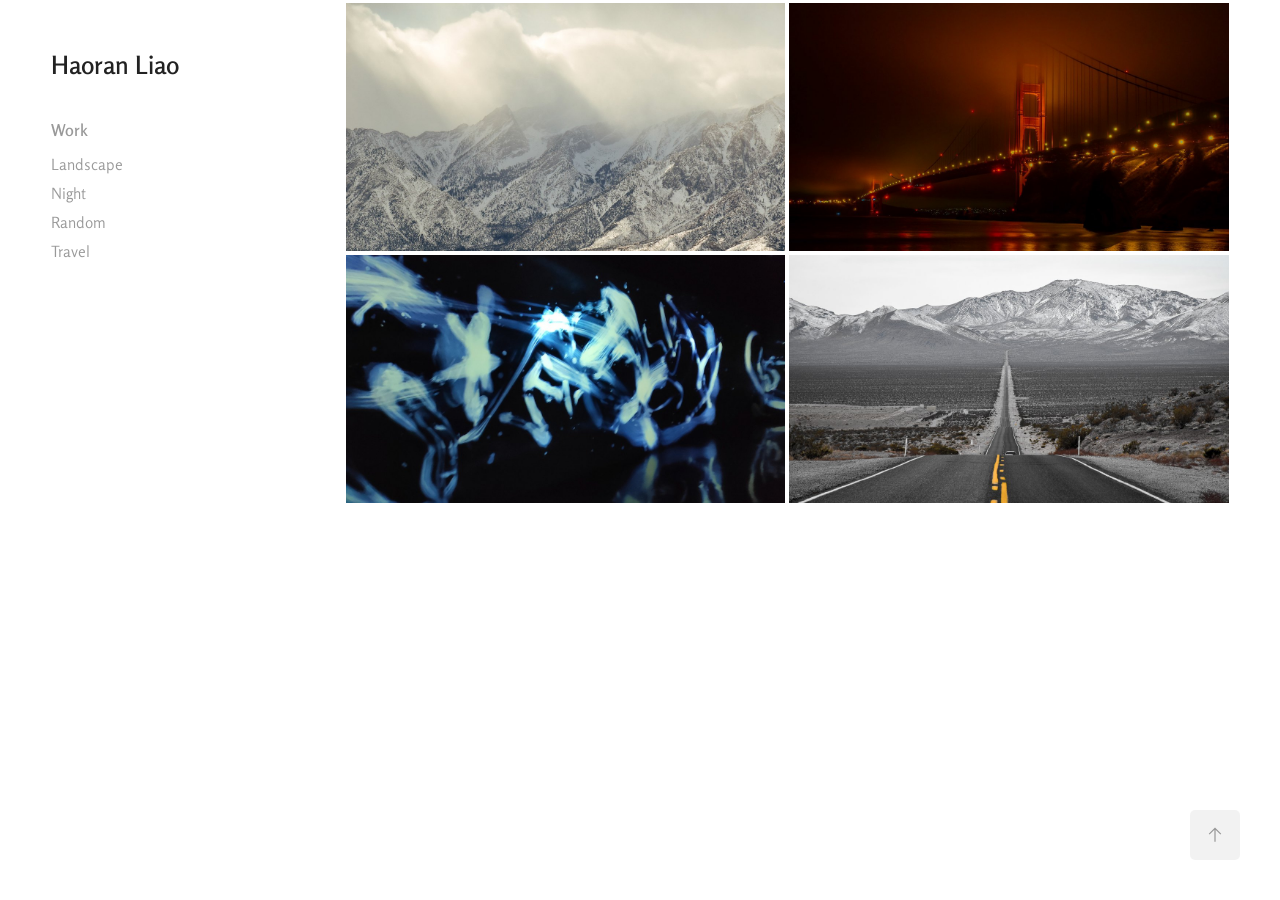
==== docs/index.html @ 8abb4097 "Switch font to Rosario, the closest free match to Adobe's Freight Neo Pro Weight 350 for text and 60" ====
<!doctype html>
<html lang="en">
<head>
<meta charset="utf-8">
<meta name="viewport" content="width=device-width, initial-scale=1">
<title>Haoran Liao</title>
<link rel="preconnect" href="https://fonts.googleapis.com">
<link rel="preconnect" href="https://fonts.gstatic.com" crossorigin>
<link rel="stylesheet" href="https://fonts.googleapis.com/css2?family=Rosario:wght@300..700&display=swap">

<link rel="stylesheet" href="assets/style.css">
</head>
<body data-no-download>
<div class="site">
  <aside class="sidebar">
    <a class="logo" href="">Haoran Liao</a>
    <button class="menu-toggle" aria-label="Menu" aria-expanded="false"><span></span><span></span><span></span></button>
    <nav>
      <a class="nav-heading" href="">Work</a>
      <ul><li><a href="landscape/">Landscape</a></li><li><a href="night/">Night</a></li><li><a href="random/">Random</a></li><li><a href="travel/">Travel</a></li></ul>
      
    </nav>
  </aside>
  <main>
<div class="covers main-covers"><a class="cover" href="landscape/"><img src="img/landscape/cover.jpg" alt="Landscape" width="1200" height="676" loading="lazy"><span class="cover-title">Landscape</span></a><a class="cover" href="night/"><img src="img/night/cover.jpg" alt="Night" width="1200" height="676" loading="lazy"><span class="cover-title">Night</span></a><a class="cover" href="random/"><img src="img/random/cover.jpg" alt="Random" width="1200" height="676" loading="lazy"><span class="cover-title">Random</span></a><a class="cover" href="travel/"><img src="img/travel/cover.jpg" alt="Travel" width="1200" height="676" loading="lazy"><img class="cover-hover" src="img/travel/cover-hover.jpg" alt="" width="1200" height="676" loading="lazy"><span class="cover-title">Travel</span></a></div>
    <footer></footer>
  </main>
</div>
<button class="back-to-top" aria-label="Back to top">
  <svg viewBox="0 0 24 24" width="20" height="20" fill="none" stroke="currentColor" stroke-width="1.5"><path d="M12 20V4M5 11l7-7 7 7"/></svg>
</button>
<script type="module" src="assets/site.js"></script>
</body>
</html>
---- docs/assets/style.css ----
/* Layout and look modelled on the old Adobe Portfolio site (lhr.myportfolio.com). */
:root {
  /* Rosario: the closest free match to Adobe's Freight Neo Pro. Weight 350 for text,
     SemiBold (600) for the name and headings, like Freight Neo Book / Semibold. */
  --font: "Rosario", "Helvetica Neue", Arial, sans-serif;
  --text: #222;
  --muted: #999;
  --accent: #012b55;         /* "You may also like", phone menu button */
  --border: #dde1e7;
  --bg: #fff;
  --gap: 8px;                /* space between album photos */
}

* { box-sizing: border-box; }
html { -webkit-text-size-adjust: 100%; }
body {
  margin: 0;
  animation: page-in .25s ease-in both;
  background: var(--bg);
  color: var(--text);
  font-family: var(--font);
  font-weight: 350;
  font-size-adjust: 0.48;  /* scale Rosario to Freight Neo's letter size and width */
  font-size: 16px;
  line-height: 1.4;
}
a { color: inherit; text-decoration: none; }

/* Page transitions, as on Adobe: fade in on load, fade out when following a link. */
@keyframes page-in { from { opacity: 0; } to { opacity: 1; } }
@keyframes page-out { from { opacity: 1; } to { opacity: 0; } }
body.page-leaving { animation: page-out .25s ease-out both; }
@media (prefers-reduced-motion: reduce) { body, body.page-leaving { animation: none; } }
img { display: block; max-width: 100%; height: auto; }

.site {
  /* Same proportions as Adobe: 92% of the window (4% margin each side), at most 1656px;
     sidebar gets 25% of that, photos 75%. */
  display: flex;
  align-items: flex-start;
  width: 92%;
  max-width: 1656px;
  min-height: 100vh;
  margin: 0 auto;
}

/* ---------- sidebar ---------- */
.sidebar {
  flex: 0 0 25%;
  min-width: 0;
  padding: 48px 24px 40px 0;
}
.logo { display: block; font-size: 26px; font-weight: 600; line-height: 34px; margin-bottom: 37px; }
.sidebar nav { display: flex; flex-direction: column; align-items: flex-start; }
.nav-heading { font-size: 17px; font-weight: 600; color: var(--muted); line-height: 22px; transition: color .2s; }
.nav-heading.active, .nav-heading:hover { color: var(--text); }
.sidebar ul { list-style: none; margin: 13px 0 14px; padding: 0; }
.sidebar li a { display: block; color: var(--muted); line-height: 21px; margin-bottom: 8px; transition: color .2s; }
.sidebar li a:hover { color: var(--text); }
.sidebar li a.active { color: var(--text); font-weight: 600; }
.sidebar .social { margin-top: 30px; }
.menu-toggle { display: none; }

.social { display: flex; gap: 18px; align-items: center; }
.social a { opacity: .9; transition: opacity .2s; }
.social a:hover { opacity: .5; }

/* ---------- main ---------- */
main { flex: 0 0 75%; min-width: 0; }

.covers { display: grid; grid-template-columns: repeat(2, 1fr); gap: .35vw .5%; }
.cover { position: relative; display: block; overflow: hidden; background: #f3f3f3; }
.cover img { width: 100%; aspect-ratio: 1200 / 676; object-fit: cover; transition: opacity .3s; }
.cover-hover { position: absolute; inset: 0; opacity: 0; transition: opacity .4s; }
.cover:hover .cover-hover, .cover:focus-visible .cover-hover { opacity: 1; }
/* Album name on a white band over the cover while the mouse is over it (as on Adobe). */
.cover-title {
  position: absolute; inset: 8.6% 0; display: flex; align-items: center; justify-content: center;
  padding: 0 18px; text-align: center; background: rgba(255, 255, 255, .9);
  color: var(--text); font-size: 26px; font-weight: 600; line-height: 33px;
  opacity: 0; transition: opacity .15s; pointer-events: none;
}
@media (hover: hover) {
  .cover:hover .cover-title { opacity: 1; }
}
.cover:focus-visible .cover-title { opacity: 1; }

.gallery { display: grid; grid-template-columns: repeat(3, 1fr); gap: var(--gap); }
.gallery a { display: block; overflow: hidden; background: #f3f3f3; cursor: zoom-in; }
.gallery img { width: 100%; aspect-ratio: 3 / 2; object-fit: cover; transition: opacity .3s, transform .6s; }
.gallery a:hover img { opacity: .88; }
/* Set by site.js: rows of uncropped photos sharing one height, like Adobe Portfolio. */
.gallery.justified { display: flex; flex-wrap: wrap; }
.gallery.justified a { flex: none; }
.gallery.justified img { height: 100%; aspect-ratio: auto; }

.more { margin-top: 77px; }
.more h3 { margin: 0 0 39px; text-align: center; color: var(--accent); font-size: 24px; font-weight: 700; line-height: 24px; }
.main-covers { margin-top: 3px; }

footer { min-height: 172px; }

.empty { color: var(--muted); padding: 60px 0; }
.empty code { background: #f4f4f4; padding: 1px 5px; border-radius: 3px; font-size: 14px; }

/* ---------- back to top ---------- */
.back-to-top {
  position: fixed; right: 40px; bottom: 40px; width: 50px; height: 50px;
  display: flex; align-items: center; justify-content: center;
  border: 0; border-radius: 5px; background: rgba(0, 0, 0, .05); color: var(--muted); cursor: pointer;
  transition: color .2s;
}
.back-to-top:hover { color: var(--text); }

/* ---------- lightbox (PhotoSwipe) on white, like the original ---------- */
.pswp {
  --pswp-bg: #fff;
  --pswp-placeholder-bg: #f3f3f3;
  --pswp-icon-color: #444;
  --pswp-icon-color-secondary: #fff;
  --pswp-icon-stroke-color: #fff;
  --pswp-icon-stroke-width: 1px;
  --pswp-preloader-color: rgba(0, 0, 0, .2);
}
.pswp__button { transition: opacity .3s; }
.pswp--idle .pswp__button { opacity: 0; }

/* ---------- smaller screens ---------- */
/* Tablets and phones (up to 932px, Adobe's breakpoint): header bar with a menu button,
   photos edge to edge, menu as a full-screen overlay. */
@media (max-width: 932px) {
  .site { display: block; width: auto; }
  .sidebar, main { flex: none; }
  .sidebar {
    display: flex; align-items: center; justify-content: space-between;
    height: 110px; padding: 0 5%;
  }
  .logo { position: relative; z-index: 21; font-size: 26px; line-height: 1.2; margin: 0; }
  .menu-toggle {
    position: relative; z-index: 21;
    display: flex; flex-direction: column; justify-content: space-between;
    width: 24px; height: 14px; padding: 0; border: 0; background: none; cursor: pointer;
  }
  .menu-toggle::before { content: ""; position: absolute; inset: -30px -14px; } /* bigger tap area */
  .menu-toggle span { display: block; height: 2px; background: var(--accent); transition: transform .25s, opacity .25s; }
  .menu-toggle[aria-expanded="true"] span:nth-child(1) { transform: translateY(6px) rotate(45deg); }
  .menu-toggle[aria-expanded="true"] span:nth-child(2) { opacity: 0; }
  .menu-toggle[aria-expanded="true"] span:nth-child(3) { transform: translateY(-6px) rotate(-45deg); }
  .sidebar nav {
    position: fixed; inset: 0; z-index: 20; background: var(--bg);
    display: flex; flex-direction: column; align-items: center; justify-content: center;
    opacity: 0; visibility: hidden; transition: opacity .25s, visibility .25s;
  }
  .sidebar.open nav { opacity: 1; visibility: visible; }
  .nav-heading, .sidebar li a { font-size: 22px; line-height: 29px; }
  .sidebar ul { margin: 33px 0; text-align: center; }
  .sidebar li a { margin-bottom: 33px; }
  .sidebar li:last-child a { margin-bottom: 0; }
  .main-covers { margin-top: 0; }
  .covers { gap: 0 4px; }
  .cover img { aspect-ratio: 382 / 223; }
  .more { margin-top: 51px; }
  .more h3 { padding: 0 5%; margin-bottom: 20px; font-size: 18px; line-height: 18px; }
  footer { min-height: 102px; }
  .empty { padding: 60px 5%; }
  .back-to-top { display: none; }
}

/* Phones (up to 540px): smaller header, one column of covers, one related album. */
@media (max-width: 540px) {
  .sidebar { height: 82px; }
  .logo { font-size: 22px; }
  .covers { grid-template-columns: 1fr; gap: 0; }
  .cover img { aspect-ratio: 375 / 218.5; }
  .more h3 { margin-bottom: 18px; font-size: 15px; line-height: 15px; }
  .more .cover:nth-child(n + 2) { display: none; }
  footer { min-height: 92px; }
}
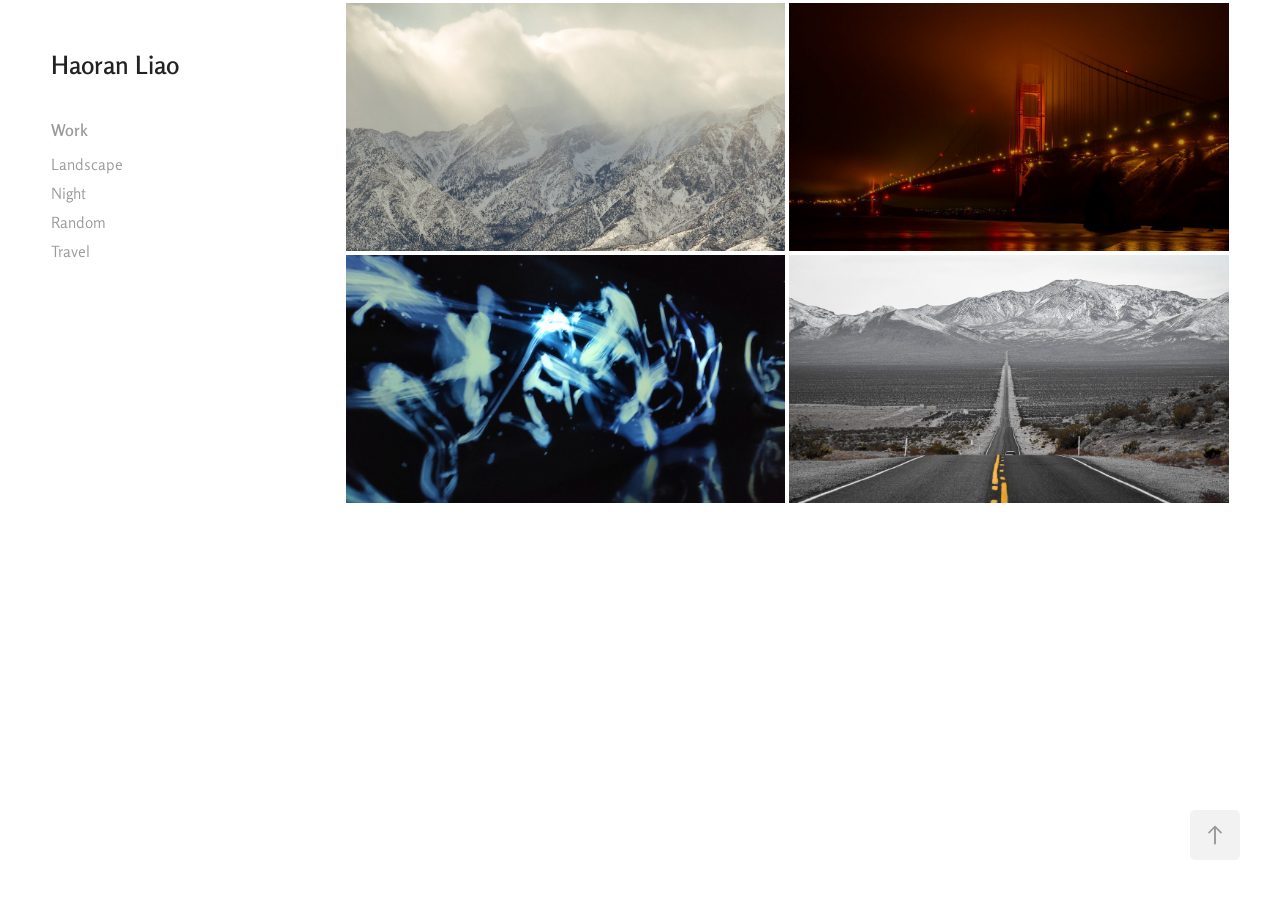
==== commit 219a700b: "Match Adobe on remaining interaction details - Viewer opens and closes instantly (only the photo fad" ====
--- a/docs/index.html
+++ b/docs/index.html
@@ -4,10 +4,18 @@
 <meta charset="utf-8">
 <meta name="viewport" content="width=device-width, initial-scale=1">
 <title>Haoran Liao</title>
+<meta name="description" content="Photography">
+<link rel="icon" type="image/png" sizes="32x32" href="assets/favicon-32.png">
+<link rel="apple-touch-icon" href="assets/apple-touch-icon.png">
+<meta property="og:type" content="website">
+<meta property="og:title" content="Haoran Liao">
+<meta property="og:description" content="Photography">
+<meta property="og:url" content="https://haoranliao.github.io/photography/">
+<meta property="og:image" content="https://haoranliao.github.io/photography/img/landscape/cover.jpg">
+<meta name="twitter:card" content="summary_large_image">
 <link rel="preconnect" href="https://fonts.googleapis.com">
 <link rel="preconnect" href="https://fonts.gstatic.com" crossorigin>
 <link rel="stylesheet" href="https://fonts.googleapis.com/css2?family=Rosario:wght@300..700&display=swap">
-
 <link rel="stylesheet" href="assets/style.css">
 </head>
 <body data-no-download>
@@ -27,7 +35,7 @@
   </main>
 </div>
 <button class="back-to-top" aria-label="Back to top">
-  <svg viewBox="0 0 24 24" width="20" height="20" fill="none" stroke="currentColor" stroke-width="1.5"><path d="M12 20V4M5 11l7-7 7 7"/></svg>
+  <svg viewBox="0 0 26 26" aria-hidden="true"><path d="M13.8,1.3L21.6,9c0.1,0.1,0.1,0.3,0.2,0.4c0.1,0.1,0.1,0.3,0.1,0.4s0,0.3-0.1,0.4c-0.1,0.1-0.1,0.3-0.3,0.4 c-0.1,0.1-0.2,0.2-0.4,0.3c-0.2,0.1-0.3,0.1-0.4,0.1c-0.1,0-0.3,0-0.4-0.1c-0.2-0.1-0.3-0.2-0.4-0.3L14.2,5l0,19.1 c0,0.2-0.1,0.3-0.1,0.5c0,0.1-0.1,0.3-0.3,0.4c-0.1,0.1-0.2,0.2-0.4,0.3c-0.1,0.1-0.3,0.1-0.5,0.1c-0.1,0-0.3,0-0.4-0.1 c-0.1-0.1-0.3-0.1-0.4-0.3c-0.1-0.1-0.2-0.2-0.3-0.4c-0.1-0.1-0.1-0.3-0.1-0.5l0-19.1l-5.7,5.7C6,10.8,5.8,10.9,5.7,11 c-0.1,0.1-0.3,0.1-0.4,0.1c-0.2,0-0.3,0-0.4-0.1c-0.1-0.1-0.3-0.2-0.4-0.3c-0.1-0.1-0.1-0.2-0.2-0.4C4.1,10.2,4,10.1,4.1,9.9 c0-0.1,0-0.3,0.1-0.4c0-0.1,0.1-0.3,0.3-0.4l7.7-7.8c0.1,0,0.2-0.1,0.2-0.1c0,0,0.1-0.1,0.2-0.1c0.1,0,0.2,0,0.2-0.1 c0.1,0,0.1,0,0.2,0c0,0,0.1,0,0.2,0c0.1,0,0.2,0,0.2,0.1c0.1,0,0.1,0.1,0.2,0.1C13.7,1.2,13.8,1.2,13.8,1.3z"/></svg>
 </button>
 <script type="module" src="assets/site.js"></script>
 </body>
--- a/docs/assets/style.css
+++ b/docs/assets/style.css
@@ -70,8 +70,8 @@
 
 .covers { display: grid; grid-template-columns: repeat(2, 1fr); gap: .35vw .5%; }
 .cover { position: relative; display: block; overflow: hidden; background: #f3f3f3; }
-.cover img { width: 100%; aspect-ratio: 1200 / 676; object-fit: cover; transition: opacity .3s; }
-.cover-hover { position: absolute; inset: 0; opacity: 0; transition: opacity .4s; }
+.cover img { width: 100%; aspect-ratio: 1200 / 676; object-fit: cover; }
+.cover-hover { position: absolute; inset: 0; opacity: 0; }  /* swaps instantly, as on Adobe */
 .cover:hover .cover-hover, .cover:focus-visible .cover-hover { opacity: 1; }
 /* Album name on a white band over the cover while the mouse is over it (as on Adobe). */
 .cover-title {
@@ -80,15 +80,22 @@
   color: var(--text); font-size: 26px; font-weight: 600; line-height: 33px;
   opacity: 0; transition: opacity .15s; pointer-events: none;
 }
+/* Under the band, a white wash fades the whole photo, including the strips above and below it. */
+.cover::after {
+  content: ""; position: absolute; inset: 0; z-index: 1; background: #fff;
+  opacity: 0; transition: opacity .2s; pointer-events: none;
+}
+.cover-title { z-index: 2; }
 @media (hover: hover) {
   .cover:hover .cover-title { opacity: 1; }
+  .cover:hover::after { opacity: .85; }
 }
 .cover:focus-visible .cover-title { opacity: 1; }
+.cover:focus-visible::after { opacity: .85; }
 
 .gallery { display: grid; grid-template-columns: repeat(3, 1fr); gap: var(--gap); }
 .gallery a { display: block; overflow: hidden; background: #f3f3f3; cursor: zoom-in; }
-.gallery img { width: 100%; aspect-ratio: 3 / 2; object-fit: cover; transition: opacity .3s, transform .6s; }
-.gallery a:hover img { opacity: .88; }
+.gallery img { width: 100%; aspect-ratio: 3 / 2; object-fit: cover; }  /* no hover effect, just the zoom cursor (as on Adobe) */
 /* Set by site.js: rows of uncropped photos sharing one height, like Adobe Portfolio. */
 .gallery.justified { display: flex; flex-wrap: wrap; }
 .gallery.justified a { flex: none; }
@@ -107,23 +114,53 @@
 .back-to-top {
   position: fixed; right: 40px; bottom: 40px; width: 50px; height: 50px;
   display: flex; align-items: center; justify-content: center;
-  border: 0; border-radius: 5px; background: rgba(0, 0, 0, .05); color: var(--muted); cursor: pointer;
-  transition: color .2s;
-}
-.back-to-top:hover { color: var(--text); }
-
-/* ---------- lightbox (PhotoSwipe) on white, like the original ---------- */
-.pswp {
-  --pswp-bg: #fff;
-  --pswp-placeholder-bg: #f3f3f3;
-  --pswp-icon-color: #444;
-  --pswp-icon-color-secondary: #fff;
-  --pswp-icon-stroke-color: #fff;
-  --pswp-icon-stroke-width: 1px;
-  --pswp-preloader-color: rgba(0, 0, 0, .2);
-}
-.pswp__button { transition: opacity .3s; }
-.pswp--idle .pswp__button { opacity: 0; }
+  border: 0; border-radius: 5px; background: rgba(0, 0, 0, .05); cursor: pointer;
+}
+.back-to-top svg { width: 20px; height: 20px; fill: var(--muted); }
+
+/* ---------- full-screen viewer (as on Adobe Portfolio) ---------- */
+html.lb-lock, html.lb-lock body { overflow: hidden; }
+.lb {
+  position: fixed; inset: 0; z-index: 1000; background: rgba(255, 255, 255, .94);
+  visibility: hidden;  /* opens and closes instantly; only the photo fades in (as on Adobe) */
+}
+.lb.lb-open { visibility: visible; }
+.lb-stage { position: absolute; inset: 0; }
+.lb-img {
+  position: absolute; inset: 0; margin: auto;
+  max-width: 100vw; max-height: 100vh; max-height: 100dvh;
+  opacity: 0; transition: opacity .4s; user-select: none; -webkit-user-select: none;
+}
+.lb-img.lb-visible { opacity: 1; }
+.lb button {
+  position: absolute; z-index: 1; padding: 0; border: 0; background: none; cursor: pointer;
+  -webkit-tap-highlight-color: transparent;
+}
+.lb button:focus { outline: none; }
+.lb button:focus-visible svg { outline: 2px solid var(--accent); outline-offset: 2px; border-radius: 50%; }
+/* Arrows: invisible hover zones over the left/right 30% of the screen, each with a round button. */
+.lb-prev, .lb-next { top: 0; width: 30vw; height: 100%; opacity: 0; }
+.lb-prev { left: 0; }
+.lb-next { right: 0; }
+.lb-prev svg, .lb-next svg { position: absolute; top: calc(50% - 30px); }
+.lb-prev svg { left: 20px; }
+.lb-next svg { right: 20px; }
+.lb-icon-bg { fill: #696969; opacity: .2; }
+.lb svg:hover .lb-icon-bg { opacity: .4; }
+.lb-icon { fill: #fff; }
+.lb-close { top: 20px; right: 20px; width: 40px; height: 40px; }
+.lb-close svg { display: block; width: 40px; height: 40px; }
+.lb-close .lb-icon-bg { fill: #fff; }
+.lb-close polygon { fill: #000; }
+@media (hover: hover) and (min-width: 1025px) {
+  .lb-prev:hover, .lb-next:hover, .lb-prev:focus-visible, .lb-next:focus-visible { opacity: 1; }
+}
+/* No mouse movement for a while: controls fade out (the arrows can't be shown by hovering either). */
+.lb.lb-idle .lb-close, .lb.lb-idle .lb-prev, .lb.lb-idle .lb-next { opacity: 0; transition: opacity 1s; }
+@media (max-width: 1024px) {
+  .lb-close { top: 0; right: 0; }
+  .lb-close circle { display: none; }
+}
 
 /* ---------- smaller screens ---------- */
 /* Tablets and phones (up to 932px, Adobe's breakpoint): header bar with a menu button,
@@ -135,7 +172,7 @@
     display: flex; align-items: center; justify-content: space-between;
     height: 110px; padding: 0 5%;
   }
-  .logo { position: relative; z-index: 21; font-size: 26px; line-height: 1.2; margin: 0; }
+  .logo { font-size: 26px; line-height: 1.2; margin: 0; }  /* hidden under the open menu, as on Adobe */
   .menu-toggle {
     position: relative; z-index: 21;
     display: flex; flex-direction: column; justify-content: space-between;
@@ -149,9 +186,9 @@
   .sidebar nav {
     position: fixed; inset: 0; z-index: 20; background: var(--bg);
     display: flex; flex-direction: column; align-items: center; justify-content: center;
-    opacity: 0; visibility: hidden; transition: opacity .25s, visibility .25s;
+    opacity: 0; visibility: hidden; transition: opacity .2s, visibility 0s .2s;
   }
-  .sidebar.open nav { opacity: 1; visibility: visible; }
+  .sidebar.open nav { opacity: 1; visibility: visible; transition: opacity .2s; }
   .nav-heading, .sidebar li a { font-size: 22px; line-height: 29px; }
   .sidebar ul { margin: 33px 0; text-align: center; }
   .sidebar li a { margin-bottom: 33px; }
